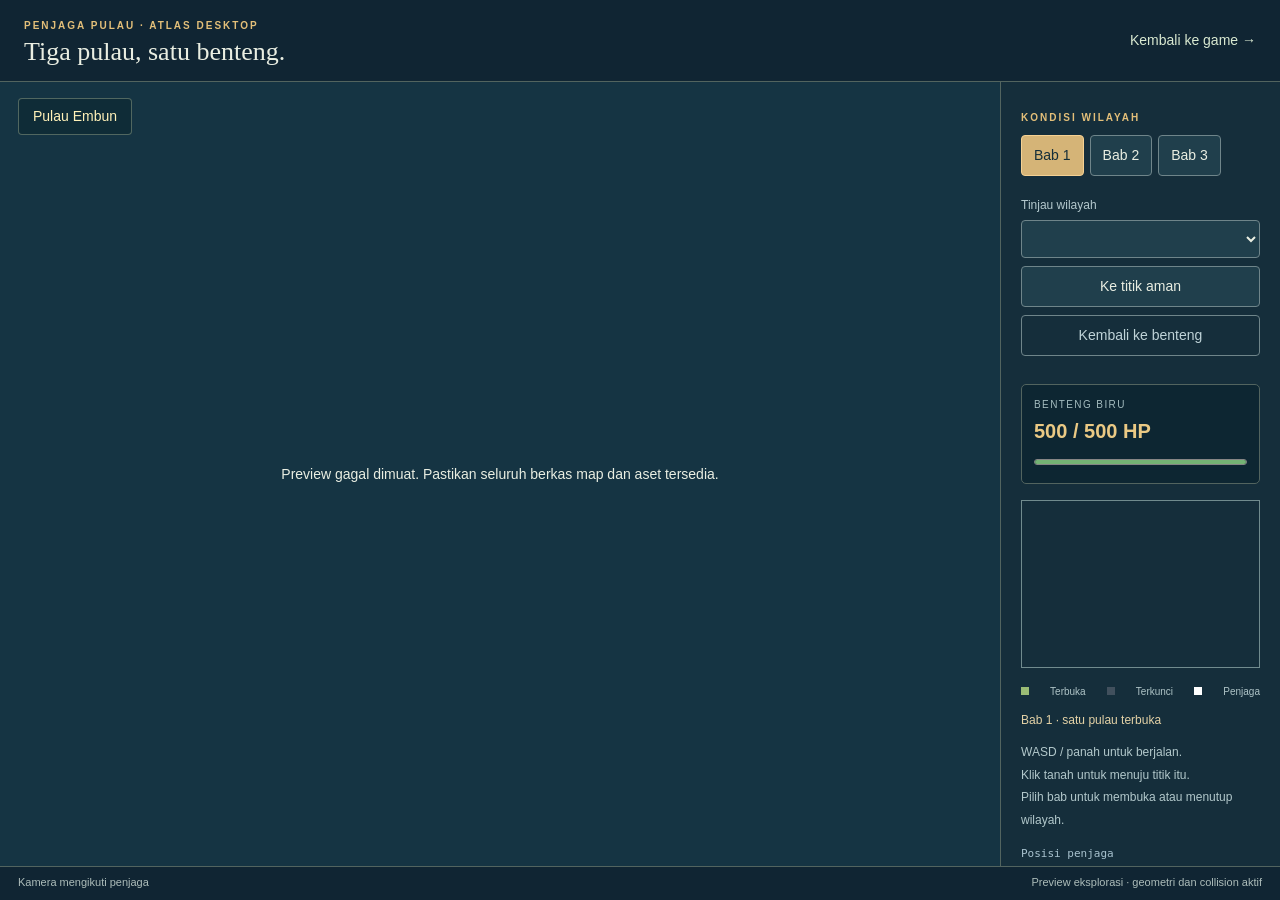
==== preview-map.html @ cd692223 "feat: add desktop campaign map preview and two-axis camera" ====
<!doctype html>
<html lang="id">
<head>
  <meta charset="utf-8">
  <meta name="viewport" content="width=device-width,initial-scale=1">
  <title>Atlas Tiga Pulau · Penjaga Pulau</title>
  <link rel="icon" href="Terrain/Resources/Gold/Gold%20Resource/Gold_Resource.png">
  <link rel="stylesheet" href="preview-map.css">
  <script src="src/config.js" defer></script>
  <script src="maps/island.js" defer></script>
  <script src="maps/floor-geometry.js" defer></script>
  <script src="maps/campaign-islands.js" defer></script>
  <script src="maps/validate-map.js" defer></script>
  <script src="src/world/world.js" defer></script>
  <script src="src/session.js" defer></script>
  <script src="src/math.js" defer></script>
  <script src="src/navigation.js" defer></script>
  <script src="src/camera.js" defer></script>
  <script src="src/map-preview-renderer.js" defer></script>
  <script src="src/map-preview.js" defer></script>
</head>
<body>
  <header>
    <div><span class="eyebrow">PENJAGA PULAU · ATLAS DESKTOP</span><h1>Tiga pulau, satu benteng.</h1></div>
    <a href="index.html">Kembali ke game →</a>
  </header>
  <main>
    <section class="map-scene" aria-label="Pratinjau map tiga pulau">
      <canvas id="previewCanvas" tabindex="0" aria-label="Jelajahi dengan WASD atau panah. Klik tanah untuk berjalan."></canvas>
      <div id="loadStatus" class="loading" role="status">Memuat pulau…</div>
      <div id="regionBadge" class="region-badge">Pulau Embun</div>
    </section>
    <aside aria-label="Kontrol preview">
      <p class="eyebrow">KONDISI WILAYAH</p>
      <nav class="chapters" aria-label="Pilih kondisi bab">
        <button data-chapter="chapter-1" aria-pressed="true">Bab 1</button>
        <button data-chapter="chapter-2" aria-pressed="false">Bab 2</button>
        <button data-chapter="chapter-3" aria-pressed="false">Bab 3</button>
      </nav>
      <label for="regionSelect">Tinjau wilayah</label>
      <select id="regionSelect"></select>
      <button id="visitRegion">Ke titik aman</button>
      <button id="resetPosition" class="secondary">Kembali ke benteng</button>
      <div class="castle-status"><span>BENTENG BIRU</span><strong id="castleHealth">500 / 500 HP</strong><meter id="castleMeter" min="0" max="500" value="500">500 HP</meter></div>
      <canvas id="previewMinimap" width="240" height="168" aria-label="Peta seluruh pulau, posisi penjaga, dan area kamera"></canvas>
      <p class="legend"><i></i>Terbuka <i class="locked"></i>Terkunci <i class="hero"></i>Penjaga</p>
      <p id="chapterStatus" role="status">Bab 1 · satu pulau terbuka</p>
      <p class="help">WASD / panah untuk berjalan.<br>Klik tanah untuk menuju titik itu.<br>Pilih bab untuk membuka atau menutup wilayah.</p>
      <output id="coordinateReadout">Posisi penjaga</output>
      <output id="mouseReadout">Arahkan mouse ke map</output>
    </aside>
  </main>
  <footer><span id="viewReadout">Kamera mengikuti penjaga</span><span>Preview eksplorasi · geometri dan collision aktif</span></footer>
</body>
</html>
---- preview-map.css ----
:root { color-scheme:dark; font:14px/1.5 "Segoe UI",sans-serif; color:#e9eee2; background:#102533; }
* { box-sizing:border-box; }
body { margin:0; height:100vh; display:grid; grid-template-rows:82px minmax(0,1fr) 34px; }
header { display:flex; align-items:center; justify-content:space-between; padding:12px 24px; border-bottom:1px solid #52645f; }
.eyebrow { color:#e3bf79; font-size:10px; letter-spacing:2px; font-weight:700; }
h1 { margin:2px 0 0; font:26px Georgia,serif; }
a { color:#d9e9d1; text-decoration:none; }
main { display:grid; grid-template-columns:minmax(0,1fr) 280px; min-height:0; }
.map-scene { position:relative; overflow:hidden; min-width:0; background:#39899c; }
#previewCanvas { width:100%; height:100%; display:block; image-rendering:pixelated; cursor:crosshair; outline-offset:-4px; }
.region-badge { position:absolute; left:18px; top:16px; background:#102c36e8; color:#fff1b8; padding:7px 14px; border:1px solid #b4c0a166; border-radius:4px; pointer-events:none; }
.loading { position:absolute; inset:0; display:grid; place-items:center; background:#153443; }
[hidden] { display:none!important; }
aside { padding:18px 20px; overflow:auto; background:#152e3b; border-left:1px solid #52645f; }
.chapters { display:flex; gap:6px; margin-bottom:20px; }
button,select { color:inherit; border:1px solid #6f858a; border-radius:4px; background:#203f4c; padding:9px 12px; font:inherit; }
button { cursor:pointer; }
button:hover { background:#315766; }
button[aria-pressed="true"] { background:#d5b477; border-color:#f5d193; color:#142e39; }
button:focus-visible,select:focus-visible,canvas:focus-visible,a:focus-visible { outline:3px solid #ffe2a2; outline-offset:3px; }
label { display:block; color:#b4c9ce; font-size:12px; margin-bottom:6px; }
select,#visitRegion,#resetPosition { width:100%; margin-bottom:8px; }
button.secondary { background:transparent; color:#bfd3d8; }
.castle-status { margin:20px 0 16px; padding:12px; background:#0d2632; border:1px solid #52645f; border-radius:5px; }
.castle-status span { display:block; color:#a4bcbf; font-size:10px; letter-spacing:1.4px; }
.castle-status strong { display:block; color:#eac984; font-size:20px; margin:4px 0; }
meter { width:100%; height:12px; }
#previewMinimap { width:100%; height:auto; border:1px solid #718b8e; image-rendering:pixelated; }
.legend { display:flex; align-items:center; justify-content:space-between; font-size:10px; color:#afc4c7; }
.legend i { width:8px; height:8px; background:#9abc75; }
.legend i.locked { background:#41505d; }
.legend i.hero { background:white; }
#chapterStatus { color:#e4d2a6; font-size:12px; }
.help { font-size:12px; color:#b2c8cb; line-height:1.9; }
output { display:block; font:11px/1.8 Consolas,monospace; color:#a9c3cf; }
footer { display:flex; justify-content:space-between; gap:20px; padding:7px 18px; font-size:11px; color:#adbdba; border-top:1px solid #52645f; }
@media(max-width:1000px) { main { grid-template-columns:minmax(0,1fr) 240px; } aside { padding:12px; } header { padding:12px 18px; } }
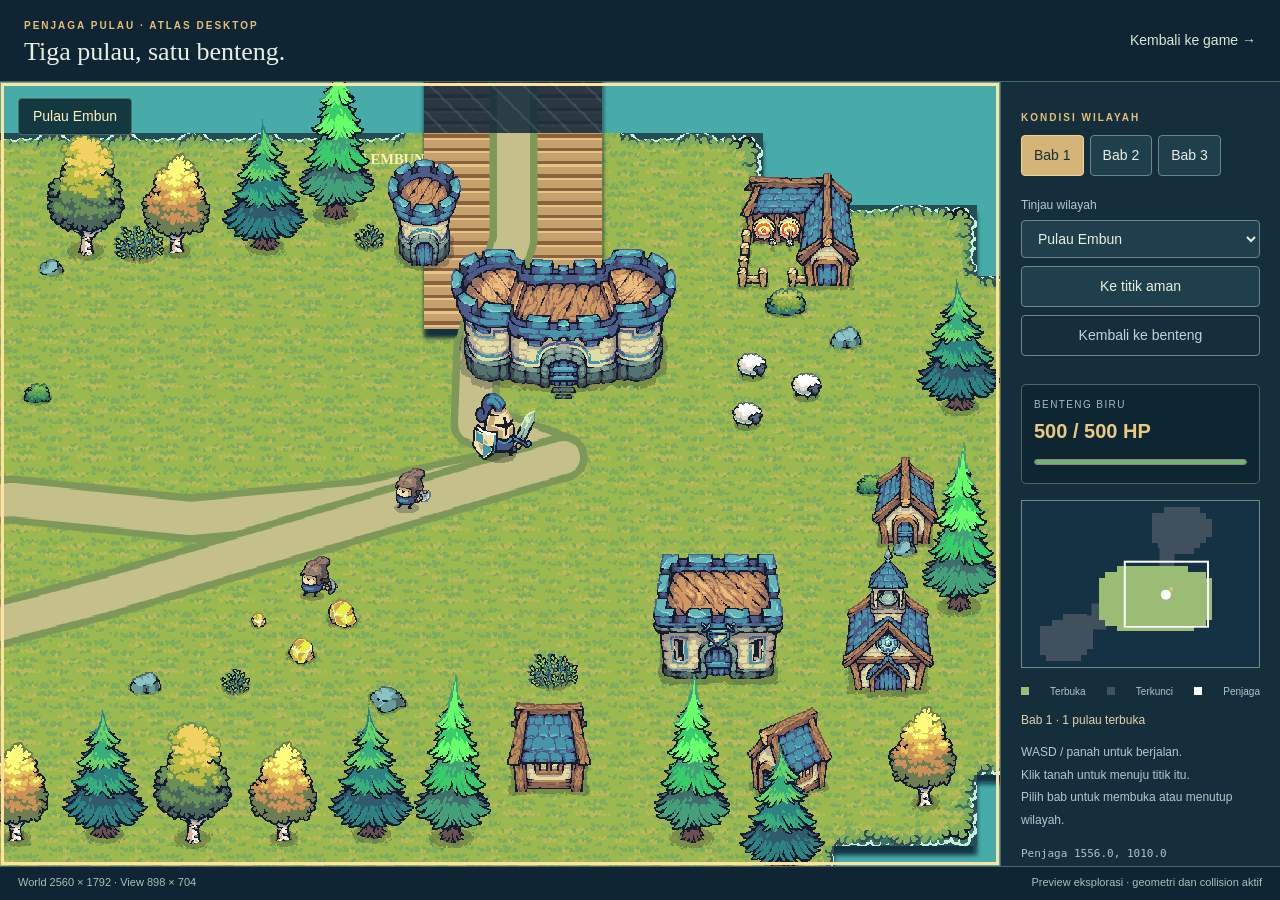
==== commit bf9e8be9: "feat: add rank-based upgrade skills and desktop HUD" ====
--- a/preview-map.html
+++ b/preview-map.html
@@ -7,6 +7,8 @@
   <link rel="icon" href="Terrain/Resources/Gold/Gold%20Resource/Gold_Resource.png">
   <link rel="stylesheet" href="preview-map.css">
   <script src="src/config.js" defer></script>
+  <script src="src/skill-config.js" defer></script>
+  <script src="src/upgrade-skills.js" defer></script>
   <script src="maps/island.js" defer></script>
   <script src="maps/floor-geometry.js" defer></script>
   <script src="maps/campaign-islands.js" defer></script>
